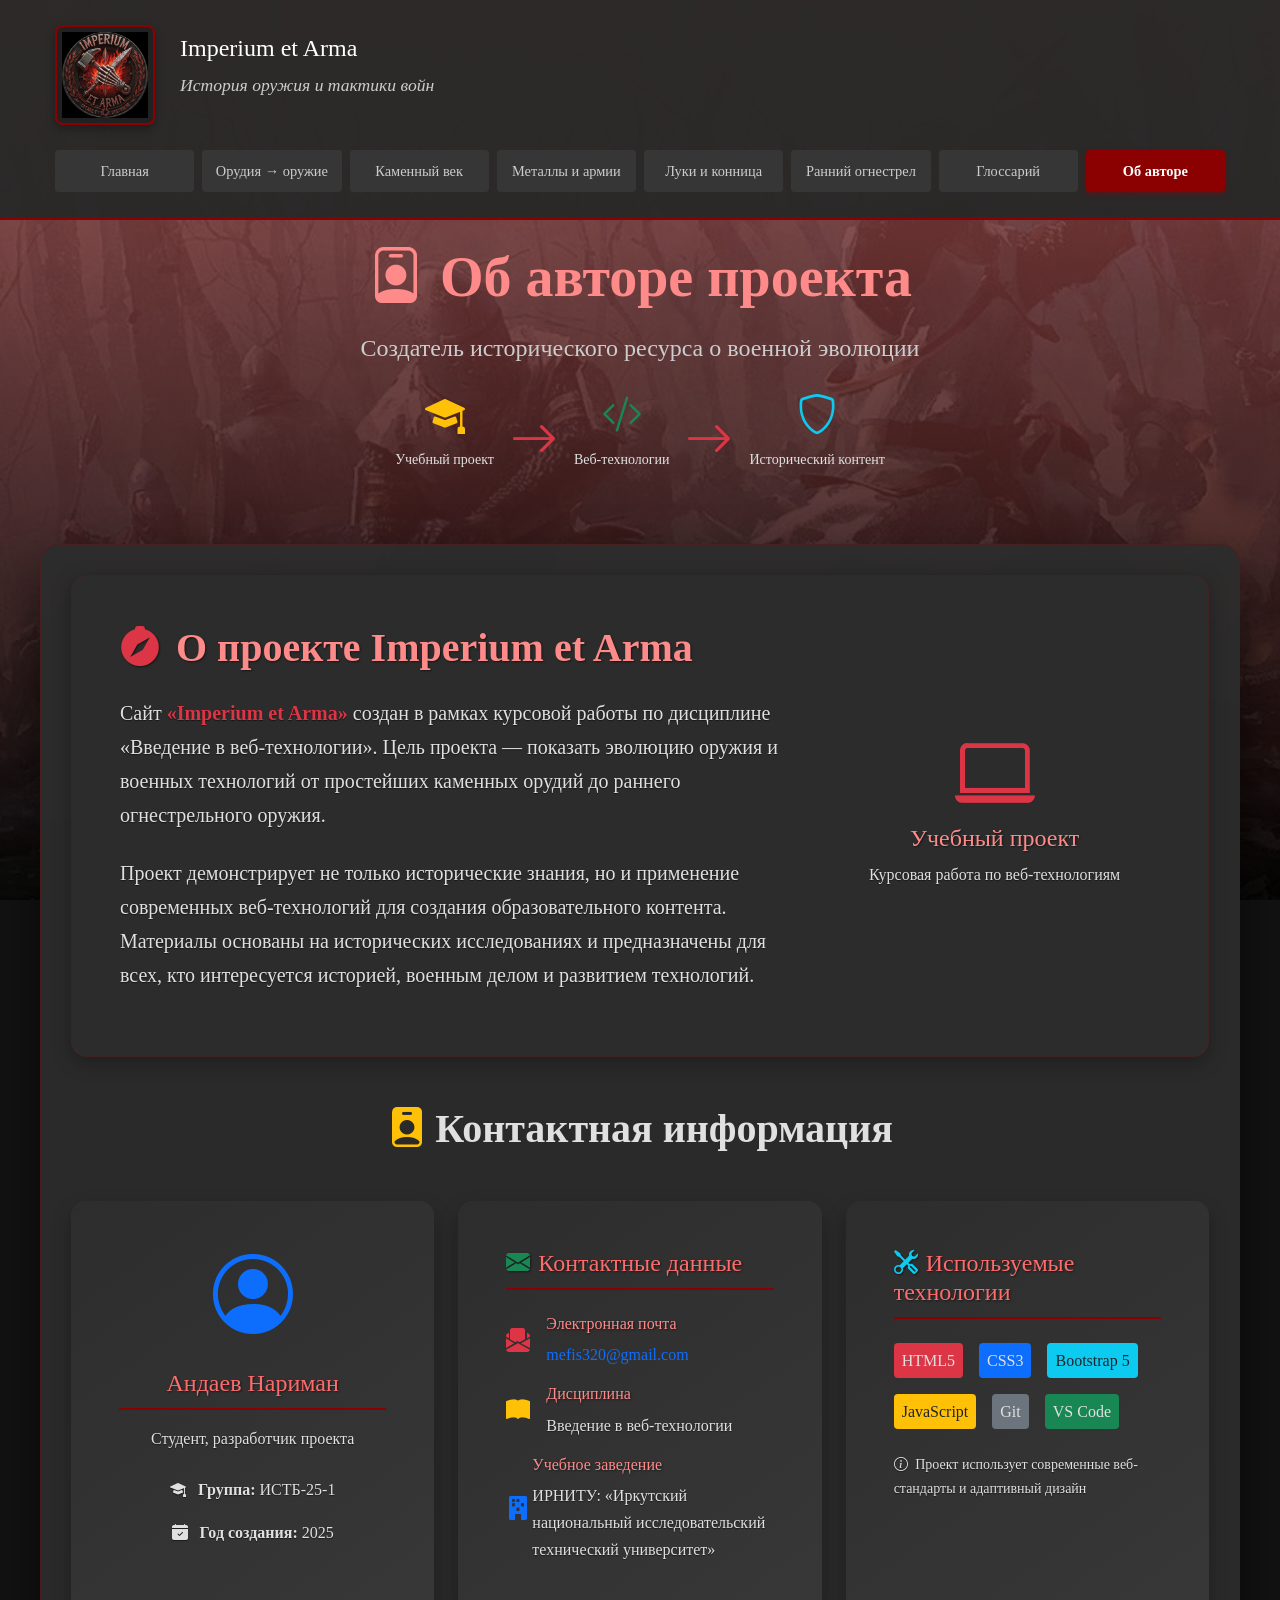
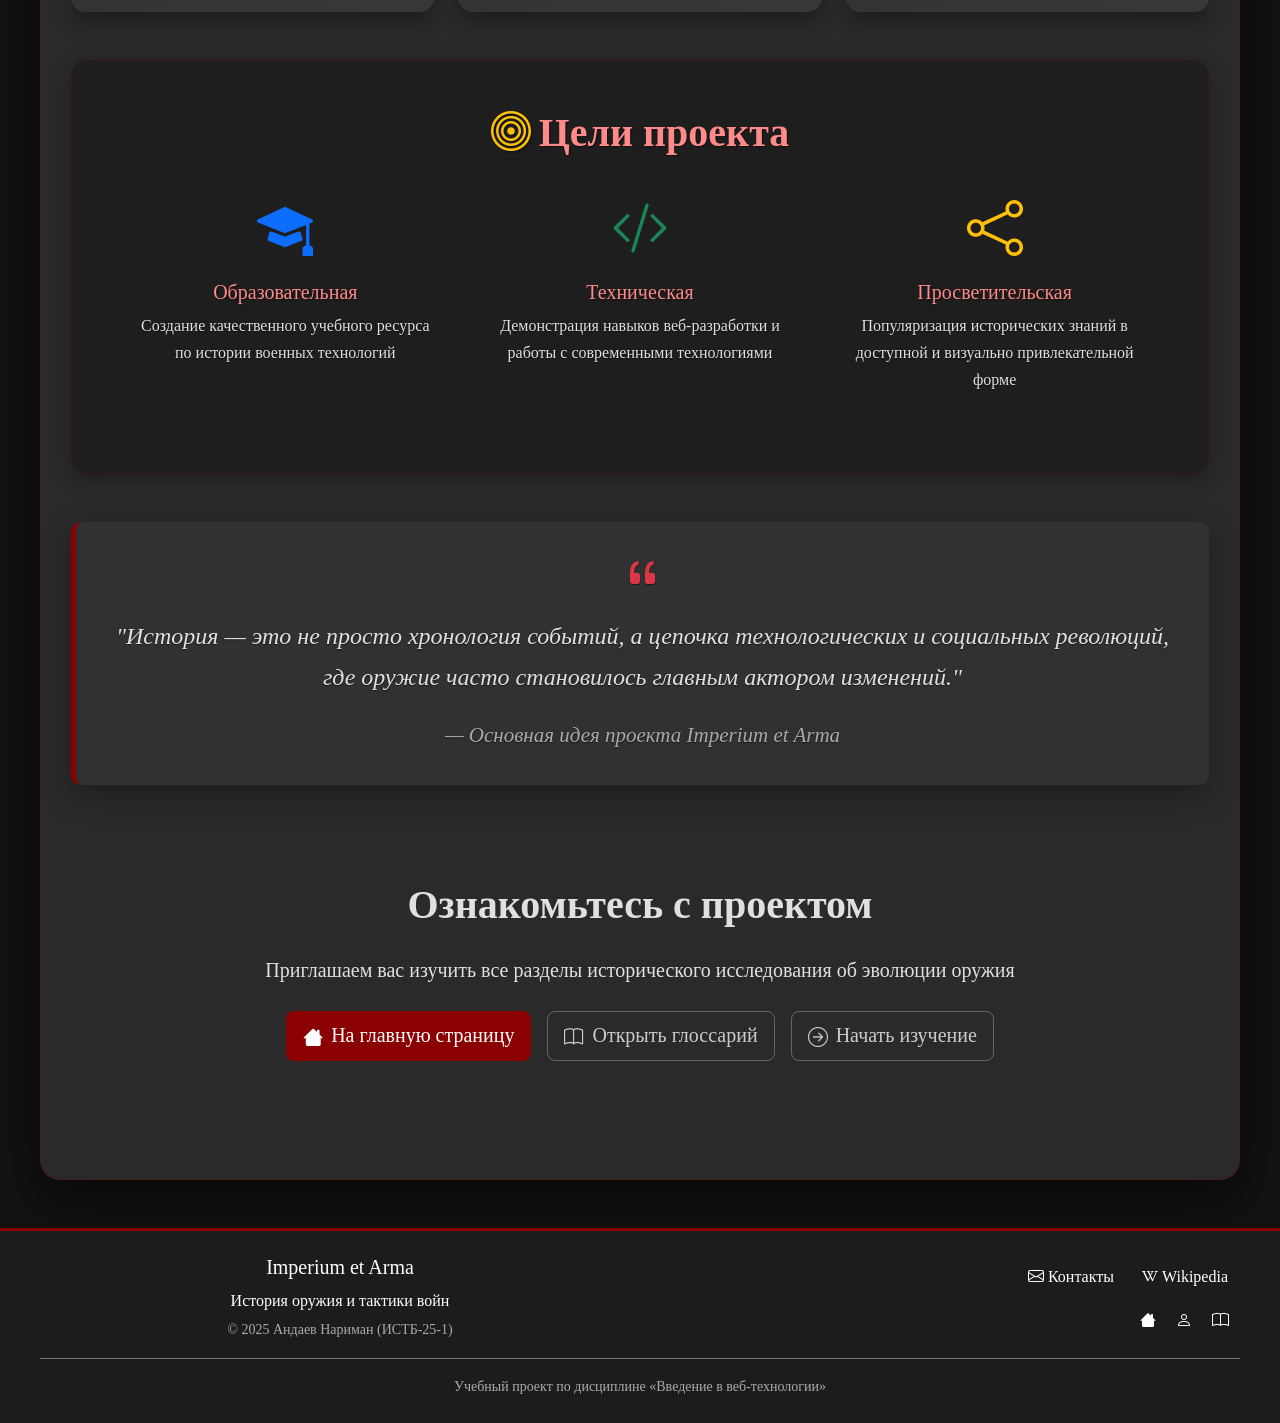
==== about.html @ 2f3b0ede "Fix responsive layouts, navigation and galleries; optimize site assets" ====
<!DOCTYPE html>
<html lang="ru">
<head>
    <meta charset="UTF-8">
    <meta name="viewport" content="width=device-width, initial-scale=1.0">
    <meta name="description" content="Информация об авторе проекта Imperium et Arma — история создания, цели и контактные данные">
    <meta name="keywords" content="автор, курсовая работа, история оружия, веб-технологии, контакты">
    <meta name="author" content="Андаев Нариман">
    <title>Об авторе — Imperium et Arma</title>

    <link rel="apple-touch-icon" sizes="180x180" href="img/apple-touch-icon.png">
    <link rel="icon" type="image/png" sizes="32x32" href="img/favicon-32x32.png">
    <link rel="icon" type="image/png" sizes="16x16" href="img/favicon-16x16.png">
    <link rel="manifest" href="img/site.webmanifest">

    <link href="vendor/bootstrap.min.css" rel="stylesheet">
    
    <link rel="stylesheet" href="vendor/bootstrap-icons.css">
    
    <link rel="stylesheet" href="css/style.css">
</head>
<body>

<header>
    <div class="container">
        <div class="logo">
            <img src="img/optimized-logo.webp" alt="Логотип Imperium et Arma" decoding="async" width="1052" height="1051">
        </div>

        <div class="header-text">
            <div class="h4">Imperium et Arma</div>
            <p>История оружия и тактики войн</p>
        </div>

        <button class="hamburger" id="hamburgerBtn" type="button" aria-label="Открыть меню" aria-controls="mobileNav" aria-expanded="false">
            <span></span>
            <span></span>
            <span></span>
        </button>

        <nav class="desktop-nav">
            <a href="index.html">Главная</a>
            <a href="tools-to-weapons.html">Орудия → оружие</a>
            <a href="stone-age.html">Каменный век</a>
            <a href="metal-age.html">Металлы и армии</a>
            <a href="bows-and-cavalry.html">Луки и конница</a>
            <a href="early-firearms.html">Ранний огнестрел</a>
            <a href="glossary.html">Глоссарий</a>
            <a href="about.html" class="active">Об авторе</a>
        </nav>
    </div>

</header>
    <div class="mobile-nav" id="mobileNav" role="dialog" aria-modal="true" aria-label="Навигация по сайту" hidden>
        <button class="mobile-nav-close" type="button" aria-label="Закрыть меню">×</button>
        <div class="mobile-nav-header">
            <div class="mobile-logo">
                <img src="img/optimized-logo.webp" alt="Логотип Imperium et Arma" decoding="async" width="1052" height="1051">
            </div>
            <div class="mobile-nav-title">
                <h4>Imperium et Arma</h4>
                <p>История оружия и тактики войн</p>
            </div>
        </div>

        <div class="mobile-nav-links">
            <a href="index.html"><i class="bi bi-house me-2"></i>Главная</a>
            <a href="tools-to-weapons.html"><i class="bi bi-tools me-2"></i>Орудия → оружие</a>
            <a href="stone-age.html"><i class="bi bi-rocket me-2"></i>Каменный век</a>
            <a href="metal-age.html"><i class="bi bi-gear me-2"></i>Металлы и армии</a>
            <a href="bows-and-cavalry.html"><i class="bi bi-bullseye me-2"></i>Луки и конница</a>
            <a href="early-firearms.html"><i class="bi bi-fire me-2"></i>Ранний огнестрел</a>
            <a href="glossary.html"><i class="bi bi-book me-2"></i>Глоссарий</a>
            <a href="about.html" class="active"><i class="bi bi-person me-2"></i>Об авторе</a>
        </div>
    </div>

<div class="text-center mb-5 mt-4">
    <h1 class="display-4 fw-bold mb-3" style="color: #ff8a8a;">
        <i class="bi bi-person-badge me-3"></i>Об авторе проекта
    </h1>
    <p class="lead fs-4" style="color: #cccccc;">
        Создатель исторического ресурса о военной эволюции
    </p>
    <div class="d-flex flex-wrap justify-content-center align-items-center mt-4">
        <div class="mx-2 mb-2 text-center">
            <i class="bi bi-mortarboard-fill display-6 text-warning"></i>
            <p class="mt-2 small">Учебный проект</p>
        </div>
        <div class="mx-2 mb-2">
            <i class="bi bi-arrow-right display-5 text-danger"></i>
        </div>
        <div class="mx-2 mb-2 text-center">
            <i class="bi bi-code-slash display-6 text-success"></i>
            <p class="mt-2 small">Веб-технологии</p>
        </div>
        <div class="mx-2 mb-2">
            <i class="bi bi-arrow-right display-5 text-danger"></i>
        </div>
        <div class="mx-2 mb-2 text-center">
            <i class="bi bi-shield display-6 text-info"></i>
            <p class="mt-2 small">Исторический контент</p>
        </div>
    </div>
</div>

<main class="container content-overlay py-5">

    <section class="content-box bg-light rounded-4 p-5 mb-5">
        <div class="row align-items-center">
            <div class="col-lg-8">
                <h2 class="display-6 fw-bold mb-4"><i class="bi bi-compass-fill text-danger me-3"></i>О проекте Imperium et Arma</h2>
                <p class="fs-5 mb-4">
                    Сайт <strong class="text-danger">«Imperium et Arma»</strong> создан в рамках курсовой работы по дисциплине
                    «Введение в веб-технологии». Цель проекта — показать эволюцию оружия и военных технологий
                    от простейших каменных орудий до раннего огнестрельного оружия.
                </p>
                <p class="fs-5">
                    Проект демонстрирует не только исторические знания, но и применение современных веб-технологий
                    для создания образовательного контента. Материалы основаны на исторических исследованиях и
                    предназначены для всех, кто интересуется историей, военным делом и развитием технологий.
                </p>
            </div>
            <div class="col-lg-4 text-center">
                <div class="p-4">
                    <i class="bi bi-laptop display-1 text-danger mb-3"></i>
                    <h4>Учебный проект</h4>
                    <p class="text-muted">Курсовая работа по веб-технологиям</p>
                </div>
            </div>
        </div>
    </section>

    <section class="mb-5">
        <h2 class="text-center display-6 fw-bold mb-5"><i class="bi bi-person-badge-fill text-warning me-2"></i>Контактная информация</h2>

        <div class="row g-4">
            
            <div class="col-lg-4">
                <div class="card epoch-card h-100">
                    <div class="card-body text-center p-5">
                        <div class="author-icon mb-4">
                            <i class="bi bi-person-circle display-1 text-primary"></i>
                        </div>
                        <h4 class="card-title">Андаев Нариман</h4>
                        <p class="text-muted">Студент, разработчик проекта</p>
                        <div class="mt-4">
                            <p><i class="bi bi-mortarboard-fill me-2"></i> <strong>Группа:</strong> ИСТБ-25-1</p>
                            <p><i class="bi bi-calendar-check-fill me-2"></i> <strong>Год создания:</strong> 2025</p>
                        </div>
                    </div>
                </div>
            </div>

            <div class="col-lg-4">
                <div class="card epoch-card h-100">
                    <div class="card-body p-5">
                        <h4 class="card-title mb-4"><i class="bi bi-envelope-fill text-success me-2"></i>Контактные данные</h4>
                        <div class="contact-info">
                            <div class="d-flex align-items-center mb-3">
                                <div class="contact-icon me-3">
                                    <i class="bi bi-envelope-paper-fill fs-4 text-danger"></i>
                                </div>
                                <div>
                                    <h6>Электронная почта</h6>
                                    <a href="mailto:mefis320@gmail.com" class="text-decoration-none">mefis320@gmail.com</a>
                                </div>
                            </div>
                            <div class="d-flex align-items-center mb-3">
                                <div class="contact-icon me-3">
                                    <i class="bi bi-book-fill fs-4 text-warning"></i>
                                </div>
                                <div>
                                    <h6>Дисциплина</h6>
                                    <p class="mb-0">Введение в веб-технологии</p>
                                </div>
                            </div>
                            <div class="d-flex align-items-center">
                                <div class="contact-icon me-3">
                                    <i class="bi bi-building-fill fs-4 text-primary"></i>
                                </div>
                                <div>
                                    <h6>Учебное заведение</h6>
                                    <p class="mb-0">ИРНИТУ: «Иркутский национальный исследовательский технический университет»</p>
                                </div>
                            </div>
                        </div>
                    </div>
                </div>
            </div>

            <div class="col-lg-4">
                <div class="card epoch-card h-100">
                    <div class="card-body p-5">
                        <h4 class="card-title mb-4"><i class="bi bi-tools text-info me-2"></i>Используемые технологии</h4>
                        <div class="tech-stack">
                            <div class="d-flex align-items-center mb-3">
                                <span class="tech-badge bg-danger me-2">HTML5</span>
                                <span class="tech-badge bg-primary me-2">CSS3</span>
                                <span class="tech-badge bg-info text-dark me-2">Bootstrap 5</span>
                            </div>
                            <div class="d-flex align-items-center mb-3">
                                <span class="tech-badge bg-warning text-dark me-2">JavaScript</span>
                                <span class="tech-badge bg-secondary me-2">Git</span>
                                <span class="tech-badge bg-success me-2">VS Code</span>
                            </div>
                            <div class="mt-4">
                                <p class="small text-muted">
                                    <i class="bi bi-info-circle me-1"></i> Проект использует современные веб-стандарты и адаптивный дизайн
                                </p>
                            </div>
                        </div>
                    </div>
                </div>
            </div>
        </div>
    </section>

    <section class="content-box bg-dark text-white rounded-4 p-5 mb-5">
        <h2 class="display-6 fw-bold mb-4 text-center"><i class="bi bi-bullseye text-warning me-2"></i>Цели проекта</h2>
        <div class="row g-4">
            <div class="col-md-4">
                <div class="text-center p-3">
                    <div class="goal-icon mb-3">
                        <i class="bi bi-mortarboard-fill display-4 text-primary"></i>
                    </div>
                    <h5>Образовательная</h5>
                    <p>Создание качественного учебного ресурса по истории военных технологий</p>
                </div>
            </div>
            <div class="col-md-4">
                <div class="text-center p-3">
                    <div class="goal-icon mb-3">
                        <i class="bi bi-code-slash display-4 text-success"></i>
                    </div>
                    <h5>Техническая</h5>
                    <p>Демонстрация навыков веб-разработки и работы с современными технологиями</p>
                </div>
            </div>
            <div class="col-md-4">
                <div class="text-center p-3">
                    <div class="goal-icon mb-3">
                        <i class="bi bi-share display-4 text-warning"></i>
                    </div>
                    <h5>Просветительская</h5>
                    <p>Популяризация исторических знаний в доступной и визуально привлекательной форме</p>
                </div>
            </div>
        </div>
    </section>

    <section class="my-5">
        <div class="big-quote text-center">
            <i class="bi bi-quote display-6 text-danger d-block mb-3"></i>
            "История — это не просто хронология событий, а цепочка технологических и социальных революций,
            где оружие часто становилось главным актором изменений."
            <div class="mt-3">
                <small class="text-muted">— Основная идея проекта Imperium et Arma</small>
            </div>
        </div>
    </section>

    <section class="text-center py-5">
        <h2 class="display-6 fw-bold mb-4">Ознакомьтесь с проектом</h2>
        <p class="fs-5 mb-4">
            Приглашаем вас изучить все разделы исторического исследования об эволюции оружия
        </p>
        <div class="d-flex flex-wrap justify-content-center gap-3">
            <a href="index.html" class="btn btn-danger btn-lg">
                <i class="bi bi-house me-2"></i>На главную страницу
            </a>
            <a href="glossary.html" class="btn btn-outline-secondary btn-lg">
                <i class="bi bi-book me-2"></i>Открыть глоссарий
            </a>
            <a href="tools-to-weapons.html" class="btn btn-outline-dark btn-lg">
                <i class="bi bi-arrow-right-circle me-2"></i>Начать изучение
            </a>
        </div>
    </section>

</main>

<footer class="bg-dark text-white py-4 mt-5">
    <div class="container">
        <div class="row align-items-center">
            <div class="col-md-6">
                <h5>Imperium et Arma</h5>
                <p class="mb-1">История оружия и тактики войн</p>
                <p class="text-muted small mb-0">© 2025 Андаев Нариман (ИСТБ-25-1)</p>
            </div>
            <div class="col-md-6 text-end">
                <div class="mb-2">
                    
                    <a href="mailto:mefis320@gmail.com" class="text-white me-4">
                        <i class="bi bi-envelope me-1"></i>Контакты
                    </a>
                    
                    <a href="https://ru.wikipedia.org/wiki/%D0%9E%D1%80%D1%83%D0%B6%D0%B8%D0%B5" target="_blank" rel="noopener noreferrer" class="text-white">
                        <i class="bi bi-wikipedia me-1"></i>Wikipedia
                    </a>
                </div>
                <div class="mt-3">
                    <a href="index.html" class="text-white me-3" title="Главная"><i class="bi bi-house"></i></a>
                    <a href="about.html" class="text-white me-3" title="Об авторе"><i class="bi bi-person"></i></a>
                    <a href="glossary.html" class="text-white" title="Глоссарий"><i class="bi bi-book"></i></a>
                </div>
            </div>
        </div>
        <div class="row mt-3 pt-3 border-top border-secondary">
            <div class="col-12 text-center">
                <p class="small text-muted mb-0">Учебный проект по дисциплине «Введение в веб-технологии»</p>
            </div>
        </div>
    </div>
</footer>

<button id="scrollTopBtn" type="button" aria-label="Наверх" hidden title="Наверх"><i class="bi bi-chevron-up"></i></button>

<script src="vendor/bootstrap.bundle.min.js"></script>

<script src="js/script.js"></script>
</body>
</html>
---- css/style.css ----
body {
    background:

        linear-gradient(rgba(157, 71, 71, 0.85), rgba(0, 0, 0, 0.9)),

        url('../img/optimized-optimized-background-walp.webp');

    background-size: cover;
    background-attachment: fixed;
    background-position: center;
    background-repeat: no-repeat;
    min-height: 100vh;

    margin: 0;
    font-family: "Georgia", "Times New Roman", serif;
    font-size: 16px;
    line-height: 1.7;
    color: #e0e0e0;
    padding-top: 20px;
}

header {
    background-color: rgba(40, 40, 40, 0.95);
    color: #ffffff;
    padding: 15px 0;
    position: relative;
    min-height: 140px;
    border-bottom: 3px solid #8b0000;
    backdrop-filter: blur(5px);
}

header .container {
    display: flex;
    align-items: center;
    gap: 25px;
    padding: 10px 15px;
    max-width: 1200px;
    margin: 0 auto;
}

header .logo {
    width: 100px;
    height: 100px;
    flex-shrink: 0;
    display: flex;
    align-items: center;
    justify-content: center;
    border-radius: 8px;
    overflow: hidden;
    border: 2px solid #8b0000;
    background-color: rgba(30, 30, 30, 0.7);
    box-shadow: 0 4px 8px rgba(0, 0, 0, 0.3);
}

header .logo img {
    width: 100%;
    height: 100%;
    object-fit: contain;
    padding: 5px;
    filter: brightness(1.1);
}

.header-text {
    flex-grow: 1;
}

header h1 {
    margin: 0 0 8px 0;
    font-size: 2.3rem;
    font-weight: bold;
    color: #ffffff;
    text-shadow: 1px 1px 3px rgba(0, 0, 0, 0.7);
}

header p {
    margin: 0 0 15px 0;
    font-style: italic;
    color: #cccccc;
    font-size: 1.1rem;
}

nav.desktop-nav {
    display: flex;
    flex-wrap: wrap;
    gap: 8px;
    margin-top: 10px;
}

nav.desktop-nav a {
    color: #cccccc;
    text-decoration: none;
    padding: 8px 16px;
    border-radius: 4px;
    transition: all 0.3s;
    border: 1px solid transparent;
    font-weight: 500;
    background-color: rgba(60, 60, 60, 0.7);
}

nav.desktop-nav a:hover {
    background-color: rgba(80, 80, 80, 0.8);
    text-decoration: none;
    border-color: #8b0000;
    transform: translateY(-2px);
    color: #ffffff;
}

nav.desktop-nav a.active {
    background-color: #8b0000 !important;
    color: white !important;
    font-weight: bold;
    border-color: #8b0000;
    box-shadow: 0 2px 5px rgba(139, 0, 0, 0.5);
}

.nav-buttons-container .btn,
.page-navigation .btn {
    background-color: #8b0000 !important;
    border-color: #8b0000 !important;
    color: white !important;
    transition: all 0.3s ease;
}

.nav-buttons-container .btn:hover,
.page-navigation .btn:hover {
    background-color: #a30000 !important;
    border-color: #a30000 !important;
    transform: translateY(-2px);
    box-shadow: 0 4px 12px rgba(139, 0, 0, 0.4) !important;
}

.nav-buttons-container .btn.active,
.page-navigation .btn.active {
    background-color: #6b0000 !important;
    border-color: #6b0000 !important;
    box-shadow: inset 0 2px 4px rgba(0, 0, 0, 0.3) !important;
}

.nav-buttons-container .btn:disabled,
.page-navigation .btn:disabled {
    background-color: #4a4a4a !important;
    border-color: #4a4a4a !important;
    color: #888 !important;
    cursor: not-allowed;
}

.nav-buttons-container {
    display: flex;
    justify-content: center;
    gap: 15px;
    margin: 20px 0;
    flex-wrap: wrap;
}

main {
    max-width: 1200px !important;
    margin: 0 auto !important;
    padding: 20px !important;
}

main .container {
    background-color: rgba(40, 40, 40, 0.92) !important;
    padding: 25px !important;
    border-radius: 8px;
    box-shadow: 0 0 25px rgba(0, 0, 0, 0.4);
    backdrop-filter: blur(10px);
    color: #e0e0e0;
    border: 1px solid rgba(139, 0, 0, 0.3);
}

.content-overlay {
    max-width: 1200px !important;
    background: rgba(45, 45, 45, 0.95) !important;
    backdrop-filter: blur(15px);
    border-radius: 20px;
    box-shadow: 0 20px 50px rgba(0, 0, 0, 0.5);
    margin: 30px auto 0 auto !important;
    padding: 30px !important;
    position: relative;
    z-index: 10;
    border: 1px solid rgba(139, 0, 0, 0.3);
    color: #e0e0e0;
}

body.main-page .content-overlay {
    margin-top: 30px !important;
}

section {
    margin-bottom: 40px;
}

.epoch-card {
    transition: all 0.3s ease;
    border: none;
    border-radius: 15px;
    overflow: hidden;
    height: 100%;
    background: linear-gradient(145deg, #2d2d2d, #3d3d3d);
    box-shadow: 0 10px 20px rgba(0, 0, 0, 0.3);
    color: #e0e0e0;
}

.epoch-card:hover {
    transform: translateY(-10px);
    box-shadow: 0 20px 40px rgba(139, 0, 0, 0.3);
    background: linear-gradient(145deg, #353535, #454545);
}

.epoch-card .card-img-top {
    height: 350px;
    object-fit: cover;
    width: 100%;
    border-radius: 15px 15px 0 0;
}

.epoch-card .card-body {
    padding: 1.5rem;
    background: linear-gradient(145deg, rgba(45, 45, 45, 0.95), rgba(55, 55, 55, 0.95)) !important;
    color: #e0e0e0;
}

.epoch-card .card-title {
    color: #ff6b6b !important;
    border-bottom: 2px solid #8b0000;
    padding-bottom: 10px;
    margin-bottom: 15px;
}

.epoch-card .card-text {
    color: #cccccc;
}

.epoch-card .card-footer {
    background-color: rgba(60, 60, 60, 0.8) !important;
    border-top: 1px solid rgba(139, 0, 0, 0.3);
    color: #aaaaaa;
}

article {
    background-color: rgba(45, 45, 45, 0.9) !important;
    padding: 25px;
    margin-bottom: 25px;
    border-left: 5px solid #8b0000;
    border-radius: 0 8px 8px 0;
    color: #e0e0e0;
    box-shadow: 0 5px 15px rgba(0, 0, 0, 0.2);
}

article h2, article h3, article h4 {
    color: #ff8a8a;
    margin-top: 0;
    text-shadow: 1px 1px 2px rgba(0, 0, 0, 0.5);
}

.content-box {
    background: rgba(45, 45, 45, 0.92) !important;
    border-radius: 10px;
    padding: 25px;
    margin-bottom: 30px;
    box-shadow: 0 5px 20px rgba(0, 0, 0, 0.3);
    backdrop-filter: blur(10px);
    color: #e0e0e0;
    border: 1px solid rgba(139, 0, 0, 0.2);
}

.content-box.primary {
    border-left: 5px solid #8b0000;
}

.content-box.secondary {
    border-left: 5px solid #ffd700;
}

.big-quote {
    font-size: 1.5rem;
    font-style: italic;
    color: #f0f0f0;
    border-left: 5px solid #8b0000;
    padding-left: 30px;
    margin: 40px 0;
    background: rgba(50, 50, 50, 0.9) !important;
    padding: 30px;
    border-radius: 10px;
    box-shadow: 0 10px 30px rgba(0, 0, 0, 0.3);
}

.big-quote i.bi-quote {
    color: #8b0000;
}

blockquote {
    font-style: italic;
    border-left: 5px solid #8b0000;
    padding: 20px 30px;
    margin: 30px 0;
    background: rgba(50, 50, 50, 0.9) !important;
    color: #f0f0f0;
    line-height: 1.6;
    position: relative;
    border-radius: 0 8px 8px 0;
    box-shadow: 0 5px 15px rgba(0, 0, 0, 0.2);
}

blockquote::before {
    content: "“";
    font-size: 60px;
    color: #8b0000;
    opacity: 0.3;
    position: absolute;
    left: 10px;
    top: -10px;
}

figure {
    margin: 30px 0;
    text-align: center;
}

figure img {
    max-width: 100%;
    height: auto;
    border-radius: 6px;
    box-shadow: 0 4px 12px rgba(0, 0, 0, 0.4);
    border: 1px solid rgba(139, 0, 0, 0.2);
}

figcaption {
    margin-top: 10px;
    font-size: 0.9em;
    color: #aaaaaa;
    font-style: italic;
}

.article-img {
    border: 2px solid #8b0000;
    border-radius: 8px;
    box-shadow: 0 10px 25px rgba(139, 0, 0, 0.3);
}

.slider {
    position: relative;
    max-width: 800px;
    height: 450px;
    margin: 40px auto;
    background-color: #111;
    overflow: hidden;
    border-radius: 8px;
    box-shadow: 0 6px 15px rgba(0, 0, 0, 0.5);
    border: 1px solid rgba(139, 0, 0, 0.3);
}

.slide {
    position: absolute;
    inset: 0;
    margin: 0;
    display: none;
}

.slide.active {
    display: block;
}

.slide img {
    width: 100%;
    height: 100%;
    object-fit: contain;
    object-position: center;
    background-color: #000;
    display: block;
}

.slide figcaption {
    position: absolute;
    bottom: 0;
    left: 0;
    width: 100%;

    background: linear-gradient(to top, rgba(0, 0, 0, 0.85), rgba(0, 0, 0, 0));
    color: #fff;
    font-size: 0.95em;
    padding: 15px 20px;
    box-sizing: border-box;
    text-align: center;
    font-style: normal;
}

.slider-btn {
    position: absolute;
    top: 50%;
    transform: translateY(-50%);
    background-color: rgba(139, 0, 0, 0.8);
    color: #fff;
    border: none;
    font-size: 28px;
    width: 50px;
    height: 50px;
    cursor: pointer;
    z-index: 10;
    border-radius: 50%;
    display: flex;
    align-items: center;
    justify-content: center;
    transition: all 0.3s;
    border: 1px solid rgba(255, 255, 255, 0.2);
}

.slider-btn:hover {
    background-color: rgba(200, 0, 0, 0.9);
    transform: translateY(-50%) scale(1.1);
}

.slider-btn.prev { left: 15px; }

.slider-btn.next { right: 15px; }

.btn-danger {
    background-color: #8b0000 !important;
    border-color: #8b0000 !important;
    color: white !important;
}

.btn-danger:hover {
    background-color: #a30000 !important;
    border-color: #a30000 !important;
}

.btn-outline-light {
    color: #f0f0f0;
    border-color: #666;
}

.btn-outline-light:hover {
    background-color: rgba(255, 255, 255, 0.1);
    color: #ffffff;
    border-color: #8b0000;
}

.btn-outline-secondary {
    color: #cccccc;
    border-color: #666;
}

.btn-outline-secondary:hover {
    background-color: rgba(100, 100, 100, 0.3);
    color: #ffffff;
    border-color: #8b0000;
}

.btn-outline-dark {
    color: #cccccc;
    border-color: #666;
}

.btn-outline-dark:hover {
    background-color: rgba(100, 100, 100, 0.3);
    color: #ffffff;
    border-color: #8b0000;
}

.btn i.bi,
h3 i.bi {
    vertical-align: middle;
}

.glossary-accordion .accordion-button {
    background-color: rgba(50, 50, 50, 0.9) !important;
    font-weight: 600;
    color: #f0f0f0 !important;
    border-left: 4px solid transparent;
    border: 1px solid rgba(139, 0, 0, 0.3) !important;
}

.glossary-accordion .accordion-button:not(.collapsed) {
    background-color: rgba(70, 70, 70, 0.9) !important;
    color: #ff6b6b !important;
    border-left-color: #8b0000 !important;
    box-shadow: none;
}

.glossary-term-card {
    border: 1px solid rgba(139, 0, 0, 0.3);
    border-left: 4px solid #8b0000;
    margin-bottom: 15px;
    transition: all 0.3s;
    height: 100%;
    background: rgba(45, 45, 45, 0.9) !important;
    color: #e0e0e0;
}

.glossary-term-card:hover {
    transform: translateY(-5px);
    box-shadow: 0 5px 20px rgba(139, 0, 0, 0.3);
    border-color: #8b0000;
    background: rgba(55, 55, 55, 0.95) !important;
}

.glossary-term-card .card-body {
    padding: 1.25rem;

    background: linear-gradient(to bottom, rgba(50, 50, 50, 0.95), rgba(60, 60, 60, 0.95)) !important;
}

.term-id {
    font-family: 'Courier New', monospace;
    background-color: rgba(70, 70, 70, 0.8);
    padding: 2px 8px;
    border-radius: 4px;
    font-size: 0.85em;
    color: #aaaaaa;
    margin-left: 5px;
}

.glossary-carousel {
    max-width: 800px;
    margin: 30px auto;
    border-radius: 10px;
    overflow: hidden;
    border: 1px solid rgba(139, 0, 0, 0.3);
}

.carousel-caption {
    background: rgba(0, 0, 0, 0.75);
    padding: 15px;
    border-radius: 5px;
    bottom: 20px;
}

.section-badge {
    background-color: #8b0000 !important;
}

.alert-dark {
    background-color: rgba(50, 50, 50, 0.95) !important;
    color: #f0f0f0 !important;
    border-color: rgba(139, 0, 0, 0.5) !important;
}

.alert-dark .alert-heading {
    color: #ffd700 !important;
}

.alert-dark hr {
    border-color: rgba(255, 215, 0, 0.5) !important;
}

.alert-dark p,
.alert-dark .mb-0 {
    color: #e0e0e0 !important;
}

.accordion-body {
    background-color: rgba(45, 45, 45, 0.95) !important;
    color: #e0e0e0 !important;
}

.accordion-item {
    background-color: transparent !important;
    border: 1px solid rgba(139, 0, 0, 0.3) !important;
}

.accordion-button {
    background-color: rgba(50, 50, 50, 0.9) !important;
    color: #f0f0f0 !important;
    border: 1px solid rgba(139, 0, 0, 0.3) !important;
}

.accordion-button:not(.collapsed) {
    background-color: rgba(60, 60, 60, 0.95) !important;
    color: #ff8a8a !important;
    border-color: #8b0000 !important;
    box-shadow: 0 0 0 0.25rem rgba(139, 0, 0, 0.25) !important;
}

.accordion-button::after {
    filter: invert(0.8) !important;
}

.card-body {
    background-color: rgba(45, 45, 45, 0.95) !important;
    color: #e0e0e0 !important;
}

.glossary-accordion .accordion-item {
    background-color: transparent !important;
}

footer {
    background-color: rgba(30, 30, 30, 0.95);
    color: #aaaaaa;
    text-align: center;
    padding: 20px;
    margin-top: 40px;
    border-top: 3px solid #8b0000;
    backdrop-filter: blur(5px);
}

footer .container {
    max-width: 1200px;
    margin: 0 auto;
}

footer a {
    color: #cccccc;
    text-decoration: none;
    transition: color 0.3s, transform 0.3s;
}

footer a:hover {
    color: #ff8a8a !important;
}

footer a[target="_blank"]:hover {
    color: #4285f4 !important;
}

footer a i {
    transition: transform 0.3s;
}

footer a:hover i {
    transform: translateY(-2px);
}

#scrollTopBtn {
    position: fixed;
    bottom: 40px;
    right: 30px;
    z-index: 1000;
    width: 50px;
    height: 50px;
    border: none;
    border-radius: 50%;
    background-color: #8b0000;
    color: #fff;
    font-size: 24px;
    cursor: pointer;
    display: none;
    box-shadow: 0 4px 12px rgba(0, 0, 0, 0.4);
    transition: all 0.3s;
    display: flex;
    align-items: center;
    justify-content: center;
    padding: 0;
    border: 1px solid rgba(255, 255, 255, 0.2);
}

#scrollTopBtn:hover {
    background-color: #a30000;
    transform: translateY(-3px) scale(1.1);
    box-shadow: 0 6px 15px rgba(139, 0, 0, 0.5);
}

.page-navigation {
    margin-top: 50px;
    padding-top: 20px;
    border-top: 2px solid rgba(139, 0, 0, 0.3);
}

.page-navigation .btn {
    min-width: 200px;
    padding: 10px 20px;
    font-weight: 500;
}

.highlight-term {
    animation: highlightPulse 2s ease-in-out !important;
    position: relative;
    z-index: 1;
    box-shadow: 0 0 0 3px rgba(255, 215, 0, 0.5) !important;
    border-radius: 8px !important;
}

@keyframes highlightPulse {
    0% {
        background-color: rgba(255, 215, 0, 0.1);
        box-shadow: 0 0 0 1px rgba(255, 215, 0, 0.3);
    }
    50% {
        background-color: rgba(255, 215, 0, 0.4) !important;
        box-shadow: 0 0 0 6px rgba(255, 215, 0, 0.8) !important;
    }
    100% {
        background-color: rgba(255, 215, 0, 0.1);
        box-shadow: 0 0 0 3px rgba(255, 215, 0, 0.5);
    }
}

.glossary-accordion .highlight-term .accordion-button {
    background-color: rgba(255, 215, 0, 0.3) !important;
    color: #ffd700 !important;
    font-weight: bold;
}

.glossary-term-card.highlight-term {
    border: 2px solid #ffd700 !important;
    background: linear-gradient(145deg, rgba(255, 215, 0, 0.2), rgba(218, 165, 32, 0.3)) !important;
}

.accordion-item.highlight-term .accordion-button {
    background-color: rgba(255, 215, 0, 0.3) !important;
    border-left-color: #ffd700 !important;
    color: #ffd700 !important;
}

.highlight-term:focus {
    outline: none;
    box-shadow: 0 0 0 4px rgba(255, 215, 0, 0.6) !important;
}

@keyframes highlightPulseMobile {
    0% {
        background-color: rgba(255, 215, 0, 0.15);
        box-shadow: 0 0 0 1px rgba(255, 215, 0, 0.4);
    }
    50% {
        background-color: rgba(255, 215, 0, 0.35) !important;
        box-shadow: 0 0 0 4px rgba(255, 215, 0, 0.8) !important;
    }
    100% {
        background-color: rgba(255, 215, 0, 0.15);
        box-shadow: 0 0 0 2px rgba(255, 215, 0, 0.5);
    }
}

@media (max-width: 768px) {
    .highlight-term {
        animation: highlightPulseMobile 2s ease-in-out !important;
    }
}

.hamburger {
    display: none;
    background: none;
    border: none;
    cursor: pointer;
    padding: 8px;
    z-index: 1001;
    position: absolute;
    right: 15px;
    top: 50%;
    transform: translateY(-50%);
    width: 44px;
    height: 44px;
    border-radius: 4px;
    transition: background-color 0.3s;
}

.hamburger:active {
    background-color: rgba(139, 0, 0, 0.2);
}

.hamburger span {
    display: block;
    width: 24px;
    height: 2px;
    background-color: #fff;
    margin: 4px auto;
    transition: all 0.3s ease;
    border-radius: 1px;
}

.hamburger:hover span {
    background-color: #ff8a8a;
}

.hamburger.active span:nth-child(1) {
    transform: rotate(45deg) translate(5px, 5px);
    background-color: #ff8a8a;
}

.hamburger.active span:nth-child(2) {
    opacity: 0;
}

.hamburger.active span:nth-child(3) {
    transform: rotate(-45deg) translate(5px, -5px);
    background-color: #ff8a8a;
}

.mobile-nav {
    display: none;
    position: fixed;
    top: 0;
    left: 0;
    width: 100%;
    height: 100vh;
    background-color: rgba(30, 30, 30, 0.98);
    backdrop-filter: blur(10px);
    z-index: 1000;
    overflow-y: auto;
    padding: 20px;
    animation: fadeIn 0.3s ease;
}

@keyframes fadeInMobileNav {
    from {
        opacity: 0;
        transform: translateX(-100%);
    }
    to {
        opacity: 1;
        transform: translateX(0);
    }
}

.mobile-nav.active {
    display: block;
    animation: fadeInMobileNav 0.3s ease;
}

.mobile-nav-header {
    display: flex;
    align-items: center;
    margin-bottom: 30px;
    padding-bottom: 20px;
    border-bottom: 1px solid rgba(139, 0, 0, 0.3);
}

.mobile-logo {
    width: 60px;
    height: 60px;
    border-radius: 8px;
    overflow: hidden;
    border: 2px solid #8b0000;
    background-color: rgba(30, 30, 30, 0.7);
    box-shadow: 0 4px 8px rgba(0, 0, 0, 0.3);
    margin-right: 15px;
    flex-shrink: 0;
}

.mobile-logo img {
    width: 100%;
    height: 100%;
    object-fit: contain;
    padding: 3px;
}

.mobile-nav-title h4 {
    color: #fff;
    margin: 0 0 5px 0;
    font-size: 1.2rem;
}

.mobile-nav-title p {
    color: #cccccc;
    margin: 0;
    font-size: 0.9rem;
}

.mobile-nav-links {
    display: flex;
    flex-direction: column;
}

.mobile-nav-links a {
    display: flex;
    align-items: center;
    color: #cccccc;
    text-decoration: none;
    padding: 15px 20px;
    border-radius: 8px;
    margin-bottom: 8px;
    transition: all 0.3s;
    font-size: 1.1rem;
    background-color: rgba(60, 60, 60, 0.5);
    border-left: 4px solid transparent;
}

.mobile-nav-links a:hover {
    background-color: rgba(139, 0, 0, 0.3);
    color: #fff;
    border-left-color: #8b0000;
    transform: translateX(5px);
}

.mobile-nav-links a.active {
    background-color: rgba(139, 0, 0, 0.5);
    color: white;
    font-weight: bold;
    border-left-color: #8b0000;
}

.mobile-nav-links a i {
    font-size: 1.2rem;
    width: 24px;
    text-align: center;
}

.mobile-nav-close {
    position: absolute;
    top: 20px;
    right: 20px;
    background: none;
    border: none;
    color: #fff;
    font-size: 24px;
    cursor: pointer;
    padding: 5px;
    border-radius: 4px;
    transition: background-color 0.3s;
}

.mobile-nav-close:hover {
    background-color: rgba(139, 0, 0, 0.3);
}

.mobile-nav-overlay {
    display: none;
    position: fixed;
    top: 0;
    left: 0;
    width: 100%;
    height: 100vh;
    background-color: rgba(0, 0, 0, 0.7);
    z-index: 999;
}

.mobile-nav-overlay.active {
    display: block;
    animation: fadeIn 0.3s ease;
}

.bg-dark.text-white {
    background-color: rgba(30, 30, 30, 0.95) !important;
    color: #f0f0f0;
}

.card {
    transition: transform 0.3s ease, box-shadow 0.3s ease;
}

.card:hover {
    box-shadow: 0 10px 25px rgba(139, 0, 0, 0.25) !important;
}

.content-box p,
article p,
.big-quote,
blockquote,
.card-body p,
.accordion-body p,
.content-box li,
article li {
    color: #e0e0e0 !important;
    text-shadow: 0 1px 1px rgba(0, 0, 0, 0.5);
}

.content-box h1,
.content-box h2,
.content-box h3,
.content-box h4,
.content-box h5,
.content-box h6,
article h1,
article h2,
article h3,
article h4,
.card-body h1,
.card-body h2,
.card-body h3,
.card-body h4,
.card-body h5,
.card-body h6 {
    color: #ff8a8a !important;
    text-shadow: 1px 1px 2px rgba(0, 0, 0, 0.5);
}

.text-muted {
    color: #aaaaaa !important;
}

.text-white {
    color: #ffffff !important;
}

.enhanced-list {
    list-style: none;
    padding-left: 0;
}

.enhanced-list li {
    padding: 10px 0;
    border-bottom: 1px solid rgba(139, 0, 0, 0.2);
    position: relative;
    padding-left: 30px;
    color: #e0e0e0;
}

.enhanced-list li::before {
    content: '⚔️';
    position: absolute;
    left: 0;
    top: 10px;
}

a.enhanced-link {
    position: relative;
    text-decoration: none;
    color: #ff6b6b;
    transition: color 0.3s;
}

a.enhanced-link::after {
    content: '';
    position: absolute;
    bottom: -2px;
    left: 0;
    width: 0;
    height: 2px;
    background-color: #ff6b6b;
    transition: width 0.3s;
}

a.enhanced-link:hover::after {
    width: 100%;
}

.code-block {
    font-family: 'Courier New', monospace;
    background: #2b2b2b;
    color: #f8f8f2;
    padding: 15px;
    border-radius: 5px;
    margin: 20px 0;
    border: 1px solid #8b0000;
}

.fade-in {
    animation: fadeIn 0.8s ease;
}

@keyframes fadeIn {
    from {
        opacity: 0;
        transform: translateY(20px);
    }
    to {
        opacity: 1;
        transform: translateY(0);
    }
}

.mt-6 { margin-top: 4rem !important; }
.mb-6 { margin-bottom: 4rem !important; }
.py-6 { padding-top: 4rem !important; padding-bottom: 4rem !important; }


/* Responsive layout and accessible controls. */
html { color-scheme: dark; }
body { padding-top: 0; overflow-wrap: anywhere; }
img { max-width: 100%; height: auto; }
header { z-index: 100; backdrop-filter: none; }
header .container { flex-wrap: wrap; }
.header-text { min-width: 0; }
nav.desktop-nav { width: 100%; margin-top: 0; }
nav.desktop-nav a { flex: 1 1 auto; text-align: center; }
main.container { width: calc(100% - 32px); max-width: 1200px !important; padding: clamp(12px, 2.5vw, 30px) !important; }
body > .text-center { max-width: 1200px; margin-inline: auto; padding-inline: 16px; }
.row > *, .d-flex > * { min-width: 0; }
.content-overlay { z-index: auto; }
.card-body, .content-box, article { padding: clamp(16px, 2.5vw, 32px); }
.tech-stack > .d-flex { flex-wrap: wrap; gap: 8px; }
.tech-badge { padding: 4px 8px; border-radius: 4px; }
.badge { white-space: normal; line-height: 1.4; }
.term-id { display: none; }
.glossary-accordion .accordion-button > .d-flex { gap: 12px; flex-wrap: wrap; }
.glossary-accordion .accordion-button .flex-grow-1 { flex-basis: 180px; }
.glossary-accordion .accordion-button::after { flex-shrink: 0; }
.page-navigation .btn { min-width: 0; white-space: normal; }
.page-navigation > .d-flex, .page-navigation .d-flex { flex-wrap: wrap; gap: 12px; }
.page-navigation-grid { display: grid; grid-template-columns: repeat(3,minmax(0,1fr)); gap: 12px; }
.slider { height: auto; display: grid; touch-action: pan-y; }
.slide { position: static; grid-area: 1 / 1; }
.slide.active { display: flex; flex-direction: column; }
.slide img { height: clamp(200px, 45vw, 440px); object-fit: contain; }
.slide figcaption { position: static; margin: 0; background: #171717; padding: 14px 60px; }
.slider-btn { width: 44px; height: 44px; font-size: 24px; }
#scrollTopBtn { width: 44px; height: 44px; right: 16px; bottom: 16px; }
[hidden] { display: none !important; }
:focus-visible { outline: 3px solid #ffd166; outline-offset: 4px; }
.mobile-nav { height: 100dvh; max-height: 100dvh; z-index: 1100; padding: 24px 20px; overscroll-behavior: contain; }
.mobile-nav-header { padding-right: 40px; }
.mobile-nav-close { width: 44px; height: 44px; top: 12px; right: 12px; }
body.menu-open { overflow: hidden; }
.btn { min-height: 44px; align-content: center; }
@media (max-width: 991.98px) {
  header { min-height: 90px; padding: 8px 0; }
  header .container { flex-wrap: nowrap; gap: 12px; padding-inline: 16px; }
  header .logo { width: 60px; height: 60px; }
  header p { margin: 0; font-size: .9rem; }
  header .h4 { font-size: clamp(1.1rem, 3vw, 1.5rem); }
  .hamburger { display: block; position: static; transform: none; flex-shrink: 0; margin-left: auto; }
  nav.desktop-nav { display: none; }
  .epoch-card .card-img-top { height: 240px; }
  .content-box.p-5, .card-body.p-5 { padding: 20px !important; }
}
@media (max-width: 575.98px) {
  body { background-attachment: scroll; }
  main.container { width: calc(100% - 16px); padding: 12px !important; }
  header .logo { width: 44px; height: 44px; }
  header .container { gap: 8px; }
  header p { font-size: .75rem; }
  article.content-box { padding: 14px; border-left-width: 3px; }
  .content-box.p-5, .card-body.p-5 { padding: 16px !important; }
  .display-4 { font-size: clamp(1.9rem, 7.5vw, 2.8rem); }
  .display-5, .display-6 { font-size: clamp(1.5rem, 6vw, 2rem); }
  .big-quote, blockquote { font-size: 1.1rem; padding: 18px; margin: 24px 0; }
  .accordion-body { padding: 12px; }
  .glossary-accordion .accordion-button { padding: 14px; }
  .glossary-accordion .accordion-button > .d-flex > i { display: none; }
  .glossary-accordion .accordion-button .flex-grow-1 { flex-basis: 100%; }
  .page-navigation-grid { grid-template-columns: 1fr; }
  .page-navigation .d-flex { flex-direction: column; }
  .page-navigation .btn { width: 100%; }
  .slider { margin: 24px auto; }
  .slider-btn.prev { left: 6px; }
  .slider-btn.next { right: 6px; }
  .slide figcaption { padding: 12px; font-size: .9rem; }
  .slider-btn { top: 100px; }
  footer .col-md-6 { text-align: center !important; margin-bottom: 16px; }
  .epoch-card .card-img-top { height: 200px; }
}
@media (prefers-reduced-motion: reduce) {
  *, *::before, *::after { animation: none !important; transition: none !important; scroll-behavior: auto !important; }
}
@media (min-width: 992px) {
  nav.desktop-nav { display: grid; grid-template-columns: repeat(4, minmax(0, 1fr)); }
  nav.desktop-nav a { display: flex; align-items: center; justify-content: center; padding: 8px; }
}
@media (min-width: 1200px) {
  nav.desktop-nav { grid-template-columns: repeat(8, minmax(0, 1fr)); font-size: .9rem; }
}
/* Keep outline actions legible against dark cards. */
.btn-outline-success { --bs-btn-color: #83d6a3; --bs-btn-border-color: #519e6f; }
.btn-outline-primary { --bs-btn-color: #8bb9ff; --bs-btn-border-color: #6396df; }
.btn-outline-danger { --bs-btn-color: #ff969f; --bs-btn-border-color: #c35d67; }
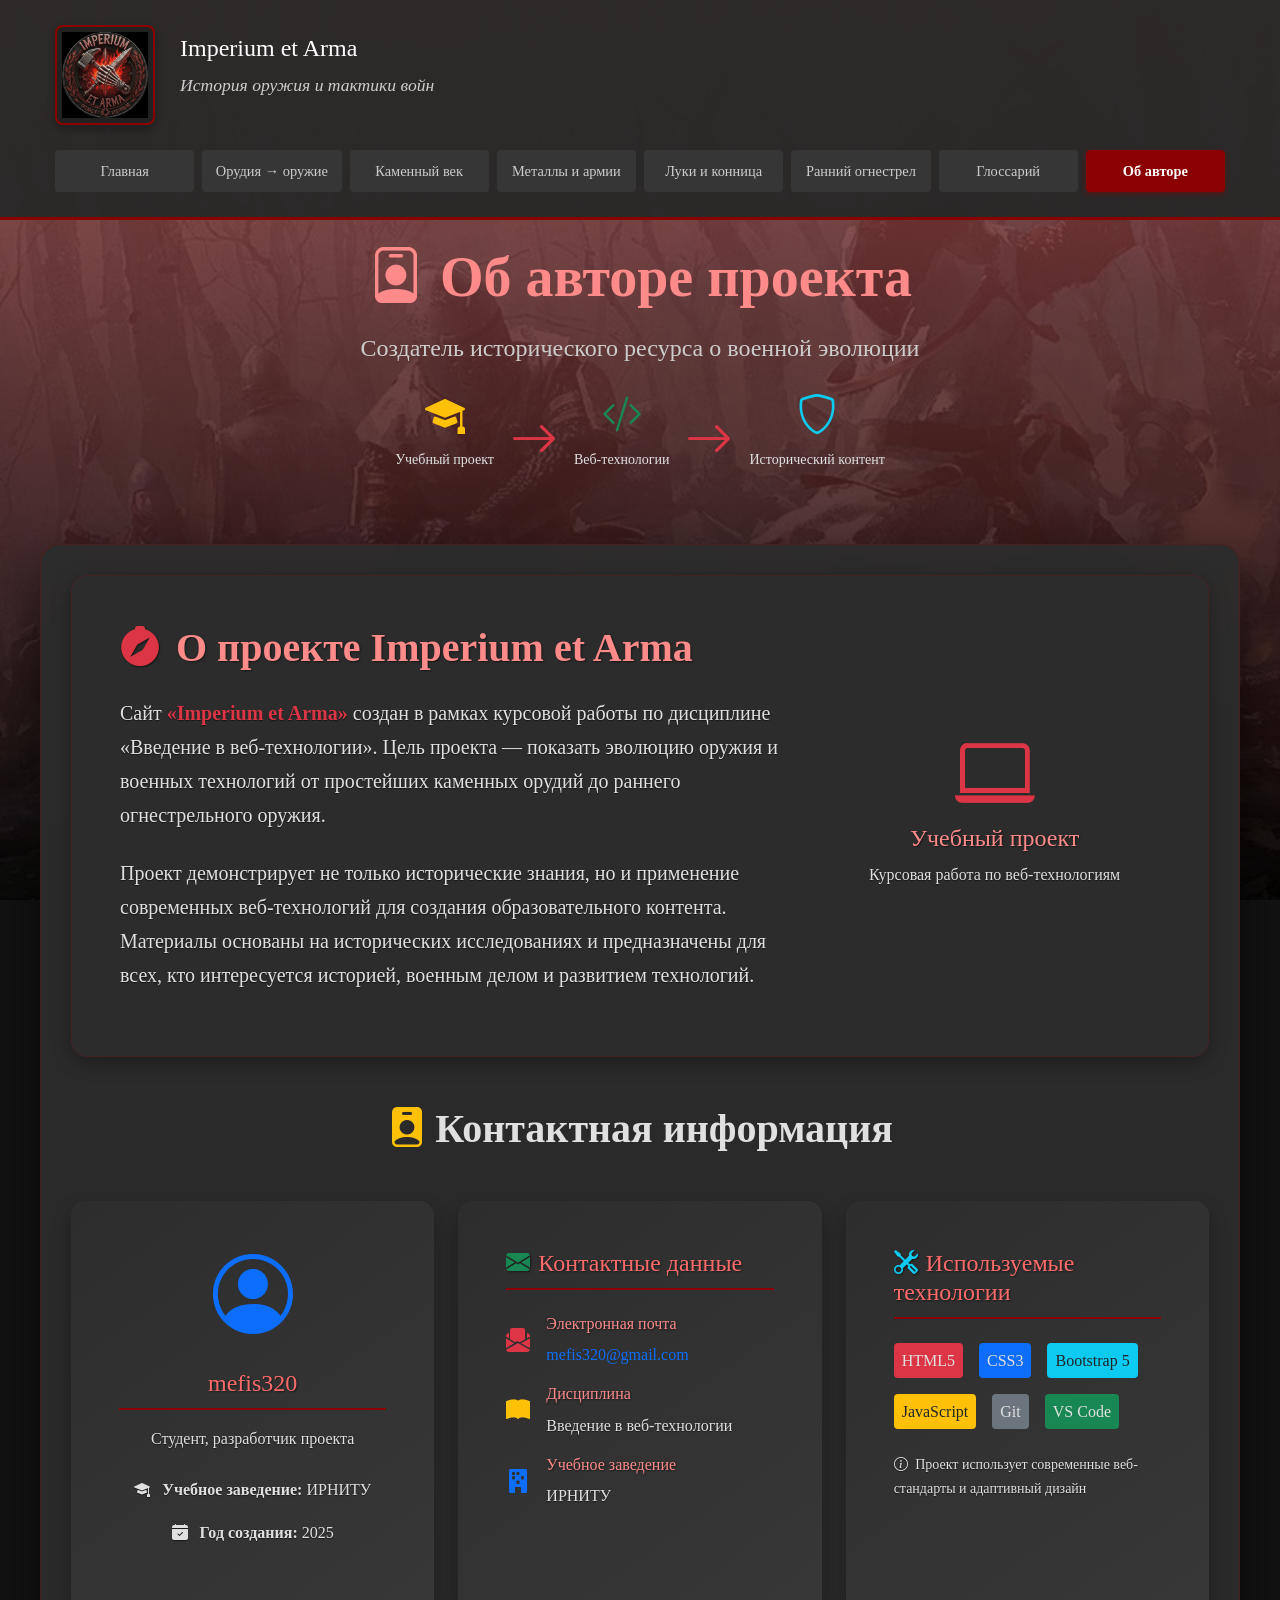
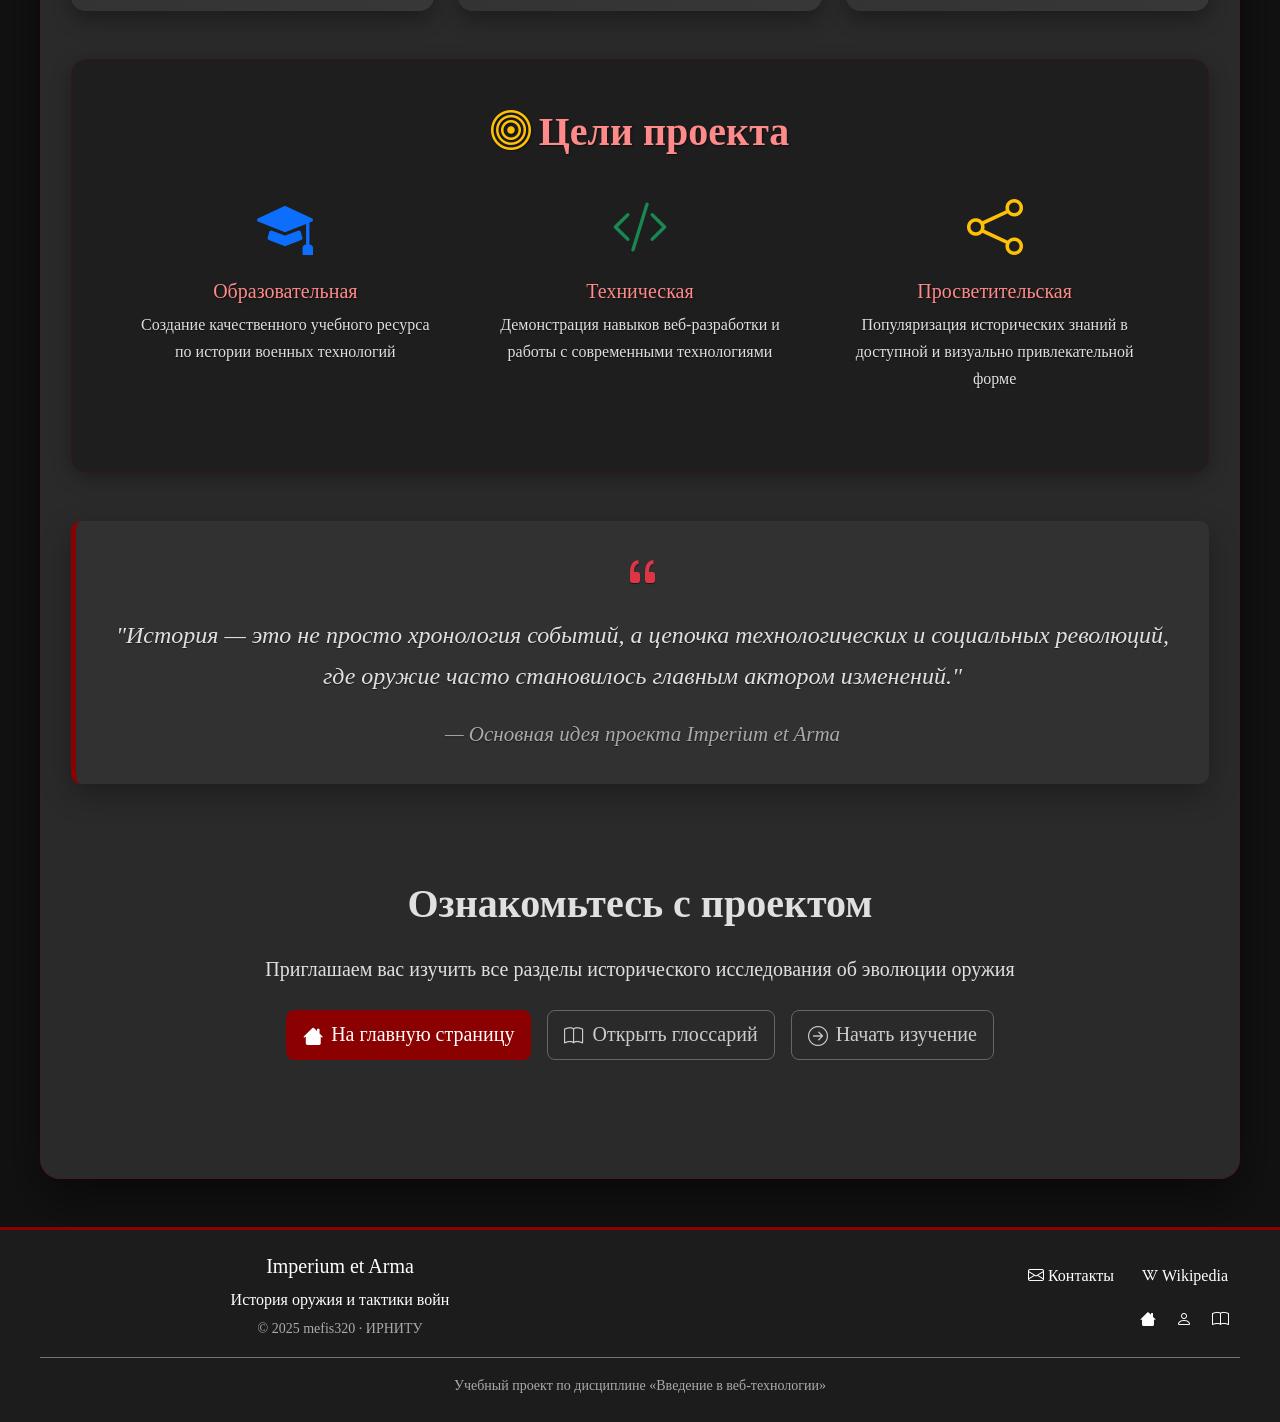
==== commit ddedb1db: "Redesign mobile reading with collapsible chapters and anonymize author" ====
--- a/about.html
+++ b/about.html
@@ -1,11 +1,10 @@
 <!DOCTYPE html>
-<html lang="ru">
-<head>
+<html lang="ru"><head>
     <meta charset="UTF-8">
     <meta name="viewport" content="width=device-width, initial-scale=1.0">
     <meta name="description" content="Информация об авторе проекта Imperium et Arma — история создания, цели и контактные данные">
     <meta name="keywords" content="автор, курсовая работа, история оружия, веб-технологии, контакты">
-    <meta name="author" content="Андаев Нариман">
+    <meta name="author" content="mefis320">
     <title>Об авторе — Imperium et Arma</title>
 
     <link rel="apple-touch-icon" sizes="180x180" href="img/apple-touch-icon.png">
@@ -14,10 +13,10 @@
     <link rel="manifest" href="img/site.webmanifest">
 
     <link href="vendor/bootstrap.min.css" rel="stylesheet">
-    
+
     <link rel="stylesheet" href="vendor/bootstrap-icons.css">
-    
-    <link rel="stylesheet" href="css/style.css">
+
+    <link rel="stylesheet" href="css/style.css?v=20261001-mobile2">
 </head>
 <body>
 
@@ -51,7 +50,7 @@
     </div>
 
 </header>
-    <div class="mobile-nav" id="mobileNav" role="dialog" aria-modal="true" aria-label="Навигация по сайту" hidden>
+    <div class="mobile-nav" id="mobileNav" role="dialog" aria-modal="true" aria-label="Навигация по сайту" hidden="">
         <button class="mobile-nav-close" type="button" aria-label="Закрыть меню">×</button>
         <div class="mobile-nav-header">
             <div class="mobile-logo">
@@ -75,7 +74,7 @@
         </div>
     </div>
 
-<div class="text-center mb-5 mt-4">
+<div class="text-center mb-5 mt-4 page-hero">
     <h1 class="display-4 fw-bold mb-3" style="color: #ff8a8a;">
         <i class="bi bi-person-badge me-3"></i>Об авторе проекта
     </h1>
@@ -135,17 +134,17 @@
         <h2 class="text-center display-6 fw-bold mb-5"><i class="bi bi-person-badge-fill text-warning me-2"></i>Контактная информация</h2>
 
         <div class="row g-4">
-            
+
             <div class="col-lg-4">
                 <div class="card epoch-card h-100">
                     <div class="card-body text-center p-5">
                         <div class="author-icon mb-4">
                             <i class="bi bi-person-circle display-1 text-primary"></i>
                         </div>
-                        <h4 class="card-title">Андаев Нариман</h4>
+                        <h4 class="card-title">mefis320</h4>
                         <p class="text-muted">Студент, разработчик проекта</p>
                         <div class="mt-4">
-                            <p><i class="bi bi-mortarboard-fill me-2"></i> <strong>Группа:</strong> ИСТБ-25-1</p>
+                            <p><i class="bi bi-mortarboard-fill me-2"></i> <strong>Учебное заведение:</strong> ИРНИТУ</p>
                             <p><i class="bi bi-calendar-check-fill me-2"></i> <strong>Год создания:</strong> 2025</p>
                         </div>
                     </div>
@@ -181,7 +180,7 @@
                                 </div>
                                 <div>
                                     <h6>Учебное заведение</h6>
-                                    <p class="mb-0">ИРНИТУ: «Иркутский национальный исследовательский технический университет»</p>
+                                    <p class="mb-0">ИРНИТУ</p>
                                 </div>
                             </div>
                         </div>
@@ -286,15 +285,15 @@
             <div class="col-md-6">
                 <h5>Imperium et Arma</h5>
                 <p class="mb-1">История оружия и тактики войн</p>
-                <p class="text-muted small mb-0">© 2025 Андаев Нариман (ИСТБ-25-1)</p>
+                <p class="text-muted small mb-0">© 2025 mefis320 · ИРНИТУ</p>
             </div>
             <div class="col-md-6 text-end">
                 <div class="mb-2">
-                    
+
                     <a href="mailto:mefis320@gmail.com" class="text-white me-4">
                         <i class="bi bi-envelope me-1"></i>Контакты
                     </a>
-                    
+
                     <a href="https://ru.wikipedia.org/wiki/%D0%9E%D1%80%D1%83%D0%B6%D0%B8%D0%B5" target="_blank" rel="noopener noreferrer" class="text-white">
                         <i class="bi bi-wikipedia me-1"></i>Wikipedia
                     </a>
@@ -314,10 +313,10 @@
     </div>
 </footer>
 
-<button id="scrollTopBtn" type="button" aria-label="Наверх" hidden title="Наверх"><i class="bi bi-chevron-up"></i></button>
+<button id="scrollTopBtn" type="button" aria-label="Наверх" hidden="" title="Наверх"><i class="bi bi-chevron-up"></i></button>
 
 <script src="vendor/bootstrap.bundle.min.js"></script>
 
-<script src="js/script.js"></script>
-</body>
-</html>+<script src="js/script.js?v=20261001-mobile2"></script>
+
+</body></html>
--- a/css/style.css
+++ b/css/style.css
@@ -3,7 +3,7 @@
 
         linear-gradient(rgba(157, 71, 71, 0.85), rgba(0, 0, 0, 0.9)),
 
-        url('../img/optimized-optimized-background-walp.webp');
+        url('../img/optimized-background-walp.webp');
 
     background-size: cover;
     background-attachment: fixed;
@@ -1135,3 +1135,83 @@
 .btn-outline-success { --bs-btn-color: #83d6a3; --bs-btn-border-color: #519e6f; }
 .btn-outline-primary { --bs-btn-color: #8bb9ff; --bs-btn-border-color: #6396df; }
 .btn-outline-danger { --bs-btn-color: #ff969f; --bs-btn-border-color: #c35d67; }
+
+
+/* Reading layout: chapter overview on phones, continuous article on desktop. */
+.reading-toolbar { display: none; }
+.reading-chapter > summary { list-style: none; }
+.reading-chapter > summary::-webkit-details-marker { display: none; }
+.chapter-number { display: none; }
+@media (min-width: 768px) {
+  .reading-chapter > summary { cursor: default; }
+}
+@media (max-width: 767.98px) {
+  html { -webkit-text-size-adjust: 100%; text-size-adjust: 100%; }
+  body { background: #181a1e; font-family: system-ui, -apple-system, 'Segoe UI', sans-serif; font-size: 16px; line-height: 1.6; overflow-wrap: break-word; }
+  header { min-height: 0; padding: 8px 0; background: #202226; border-bottom: 1px solid #493536; }
+  header .container { padding-block: 0; }
+  header .logo { width: 40px; height: 40px; }
+  header .h4 { font-family: Georgia, serif; font-size: 18px; margin-bottom: 0; }
+  .header-text p { display: none; }
+  main.container { width: 100%; padding: 0 16px 24px !important; }
+  .page-hero { padding: 24px 0 20px; margin: 0 !important; text-align: left !important; }
+  body > .page-hero { padding-inline: 16px; }
+  .page-hero h1 { font-family: Georgia, serif; font-size: 28px; line-height: 1.15; margin-bottom: 10px !important; }
+  .page-hero h1 > i { display: none; }
+  .page-hero .lead { font-size: 16px !important; line-height: 1.5; margin-bottom: 12px; color: #c4c6ca !important; }
+  .page-hero > .d-flex { justify-content: flex-start !important; gap: 8px; margin-top: 12px !important; }
+  .page-hero > .d-flex > div { display: flex; align-items: center; gap: 6px; margin: 0 !important; padding: 4px 8px; background: #25272c; border-radius: 5px; text-align: left !important; }
+  .page-hero > .d-flex > div:has(> .bi-arrow-right) { display: none; }
+  .page-hero .d-flex i { font-size: 16px !important; }
+  .page-hero .d-flex p { font-size: 12px; margin: 0 !important; }
+  main.content-overlay, article.content-box { background: transparent !important; box-shadow: none; border: 0; border-radius: 0; backdrop-filter: none; margin: 0 !important; padding: 0 !important; }
+  main.content-overlay { padding: 0 16px 24px !important; }
+  main h2, main h3, main h4, main h5, main h6 { line-height: 1.3; text-shadow: none !important; }
+  main h2 { font-size: 23px !important; }
+  main h3 { font-size: 21px !important; }
+  main h4, main h5 { font-size: 18px !important; }
+  main h6 { font-size: 16px !important; }
+  main p, main li, .content-box p, article p { text-shadow: none; }
+  main .fs-4, main .fs-5 { font-size: 16px !important; }
+  main .mb-5 { margin-bottom: 24px !important; }
+  main .mb-4 { margin-bottom: 16px !important; }
+  main .mt-4 { margin-top: 16px !important; }
+  main .p-5, main .p-4 { padding: 16px !important; }
+  main .py-5 { padding-block: 24px !important; }
+  .reading-toolbar { display: flex; align-items: center; gap: 12px; justify-content: space-between; padding: 4px 0 16px; }
+  .reading-toolbar strong { font-size: 14px; color: #f0d3cc; }
+  .reading-toolbar p { font-size: 12px; color: #aeb0b6; margin: 4px 0 0; line-height: 1.4; }
+  .reading-expand { flex-shrink: 0; max-width: 100px; min-height: 44px; border: 1px solid #665050; border-radius: 8px; background: transparent; color: #f2c4bc; padding: 6px 10px; font-size: 12px; }
+  .reading-chapter { border-top: 1px solid #3c3335; scroll-margin-top: 16px; }
+  .reading-chapter:last-child { border-bottom: 1px solid #3c3335; }
+  .reading-chapter > summary { display: flex; gap: 12px; align-items: center; padding: 20px 0; cursor: pointer; }
+  .chapter-number { display: block; color: #b6867c; font-size: 12px; font-variant-numeric: tabular-nums; }
+  .reading-chapter > summary h2 { font-family: Georgia, serif; font-size: 21px !important; color: #f0d3cc !important; margin: 0 !important; flex: 1; }
+  .reading-chapter > summary h2 i { display: none; }
+  .reading-chapter > summary::after { content: '+'; color: #cfaaa1; font-size: 24px; font-weight: 300; }
+  .reading-chapter[open] > summary::after { content: '−'; }
+  .chapter-body { padding-bottom: 12px; }
+  .chapter-body > section:last-child { margin-bottom: 12px !important; }
+  .chapter-body .bg-dark, .chapter-body .alert-dark { background: transparent !important; border: 0 !important; border-left: 2px solid #735148 !important; border-radius: 0 !important; box-shadow: none; padding: 4px 0 4px 14px !important; margin-bottom: 16px; }
+  .chapter-body .row { --bs-gutter-x: 20px; --bs-gutter-y: 16px; }
+  .chapter-body .col-6 > .bg-dark { height: 100%; margin: 0; padding: 10px !important; border: 0 !important; background: #23252a !important; border-radius: 8px !important; }
+  .chapter-body .col-6 p { font-size: 13px; line-height: 1.45; margin-bottom: 0; }
+  .chapter-body .text-center.p-4 { padding: 0 !important; }
+  .chapter-body .display-1 { font-size: 40px; }
+  .chapter-body .display-4, .chapter-body .display-6 { font-size: 28px; }
+  .big-quote { font-size: 16px; padding: 16px; background: #252328 !important; box-shadow: none; }
+  .content-box, .epoch-card, .glossary-term-card { box-shadow: none; backdrop-filter: none; }
+  .epoch-card:hover, .glossary-term-card:hover { transform: none; }
+  .epoch-card .card-img-top { height: 170px; }
+  .epoch-card .card-body { background: #23252a !important; padding: 16px !important; }
+  .glossary-accordion .accordion-body { padding: 12px 0; background: transparent !important; }
+  .glossary-term-card .card-body { background: #23252a !important; padding: 16px; }
+  .glossary-accordion .row { margin-inline: 0; }
+  .glossary-accordion .row > .col { padding-inline: 0; }
+  .slider { margin: 20px 0; box-shadow: none; }
+  .slide img { height: 220px; }
+  .slider-btn { top: 110px; }
+  .slide figcaption { font-size: 12px; line-height: 1.4; color: #c7c8cb; }
+  footer { margin-top: 24px !important; font-size: 13px; }
+  .page-navigation { margin-top: 24px; }
+}
